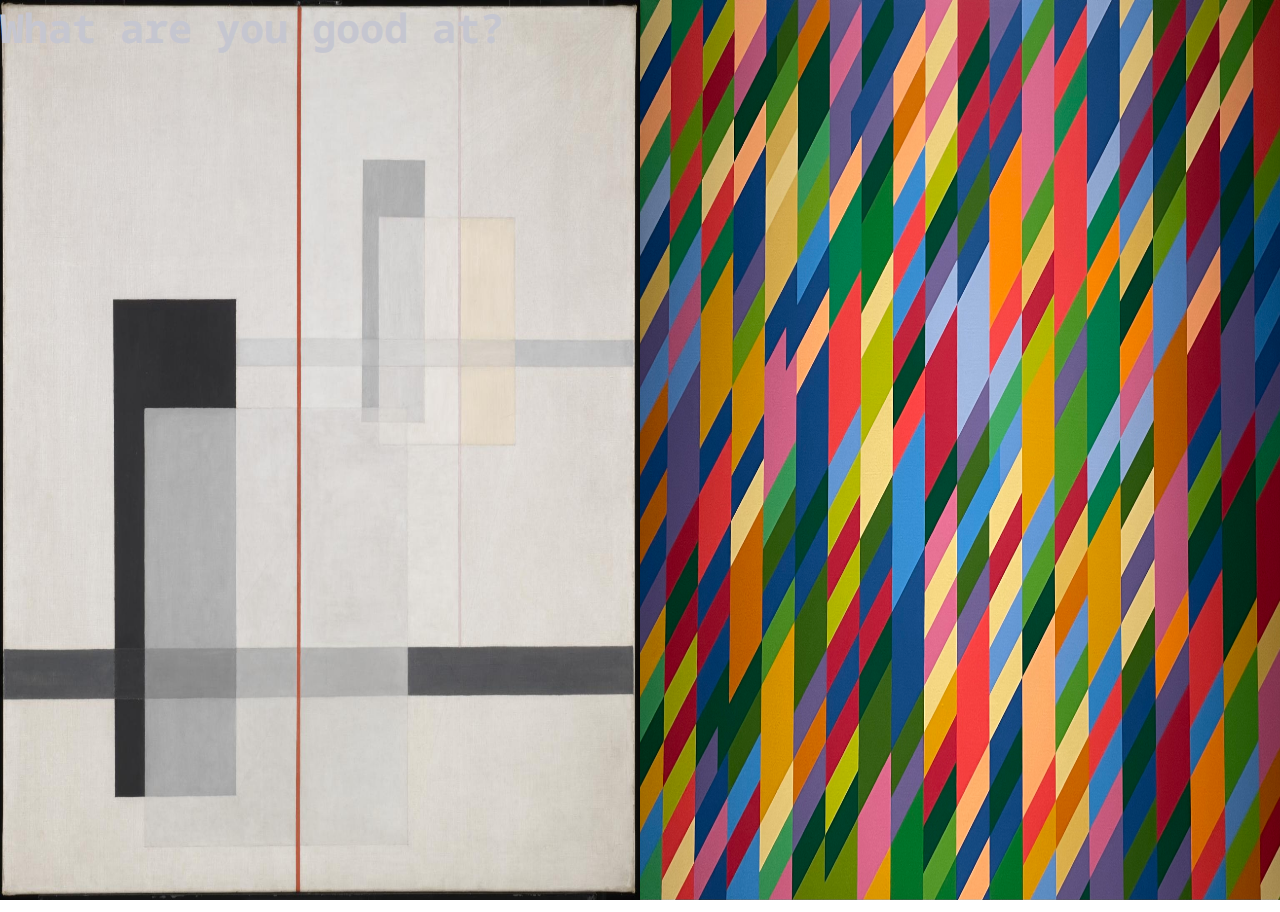
==== index01.html @ 29445af3 "update" ====
<!DOCTYPE html>
<html lang="en" dir="ltr">
  <head>
    <meta charset="utf-8">
    <link rel="stylesheet" href="style.css">
    <title></title>
  </head>
  <body>
    <div class="mainContainer">


      <div class="sideByContainer">
        <div class="title">
          What are you good at?
        </div>

        <!-- <div class="left"> -->
          <a href="index02.html"><img src="image1.jpeg"></a>
        <!-- </div> -->
        <!-- <div class="right"> -->
          <a href="index03.html"><img src="image2.jpg" ></a>
        <!-- </div> -->

      </div>

    </div>

  </body>
</html>
---- style.css ----
@import url('https://fonts.googleapis.com/css2?family=Noto+Sans+Mono:wght@300&display=swap');

body, html{
  cursor: url('manfigure.png')45 10, auto;
  padding: 0px;
  margin: 0px;
  height: 100%;
  min-height: 100vh;

  /* overflow: hidden; */
}

.mainContainer{
  font-size: 40px;
  font-family: 'Noto Sans Mono', monospace;
  font-weight: bold;
  color: #C5C6D0;

}
.title{
  display:flex;
  position:absolute;
  justify-content: center;

}
.sideByContainer{
  display: flex;
  flex-direction: row;

}

.sideByContainer img{
  width: 50vw;
  height: 100vh;
  /* width: 50vw; */
  /* height: 100vh; */
  /* object-fit: cover; */
}

/* .sideByContainer > a {
  width: 50%;
  height: 100vh;
  object-fit: cover;
} */
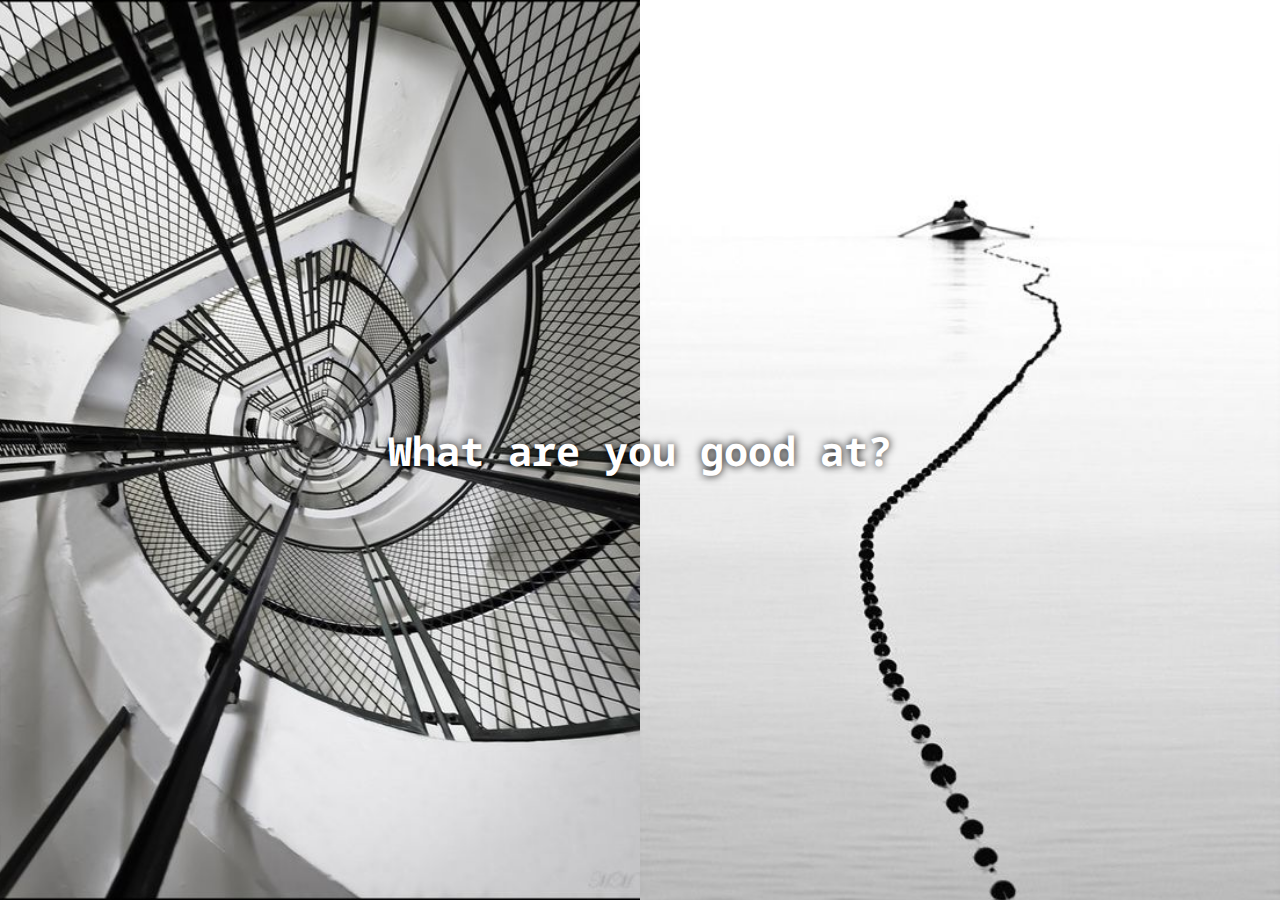
==== commit 33985027: "update" ====
--- a/index01.html
+++ b/index01.html
@@ -15,10 +15,10 @@
         </div>
 
         <!-- <div class="left"> -->
-          <a href="index02.html"><img src="image1.jpeg"></a>
+          <a href="index02.html"><img src="image01.jpeg"></a>
         <!-- </div> -->
         <!-- <div class="right"> -->
-          <a href="index03.html"><img src="image2.jpg" ></a>
+          <a href="index03.html"><img src="image02.jpeg" ></a>
         <!-- </div> -->
 
       </div>
--- a/style.css
+++ b/style.css
@@ -1,13 +1,30 @@
 @import url('https://fonts.googleapis.com/css2?family=Noto+Sans+Mono:wght@300&display=swap');
 
+* {
+  box-sizing: border-box;
+}
+
 body, html{
-  cursor: url('manfigure.png')45 10, auto;
   padding: 0px;
   margin: 0px;
   height: 100%;
   min-height: 100vh;
+  /* overflow: hidden; */
+}
 
-  /* overflow: hidden; */
+body, html, a {
+    cursor: url('manfigure.png')45 10, auto;
+}
+
+body#page04 {
+  background-image: url("image09.gif");
+  background-repeat: repeat;
+  color: black;
+}
+body#page05 {
+  background-image: url("bird.gif");
+  background-repeat: repeat;
+  color: black;
 }
 
 .mainContainer{
@@ -15,21 +32,33 @@
   font-family: 'Noto Sans Mono', monospace;
   font-weight: bold;
   color: #C5C6D0;
+}
+
+.title{
+  display: flex;
+  position: absolute;
+  width: 100%;
+  height: 100%;
+  justify-content: center;
+  align-items: center;
+  color: #fff;
+  /* background-color: #ff0072; */
+  pointer-events: none;
+  text-shadow: 0px 0px 8px #000000;
 
 }
-.title{
-  display:flex;
-  position:absolute;
-  justify-content: center;
 
-}
 .sideByContainer{
   display: flex;
   flex-direction: row;
+}
 
+img {
+  object-fit: cover;
 }
 
 .sideByContainer img{
+  /* position: relative; */
   width: 50vw;
   height: 100vh;
   /* width: 50vw; */
@@ -42,3 +71,111 @@
   height: 100vh;
   object-fit: cover;
 } */
+
+.page04Content {
+  display: flex;
+  height: 100vh;
+  flex-direction: column;
+}
+
+.bottomContent {
+  /* background-color: #ff0072; */
+  flex-grow: 1;
+  padding: 5vw;
+}
+
+a.finalLink, a:visited.finalLink {
+  text-decoration: none;
+  color: #000;
+}
+
+.finalButton {
+  /* background-color: #888; */
+  /* background: rgb(2,0,36,0.3);
+  background: linear-gradient(0deg, rgba(2,0,36,1) 0%, rgba(157,157,210,1) 35%, rgba(0,212,255,1) 100%);
+   */
+   background: rgb(2,0,36);
+   background: linear-gradient(90deg, rgba(2,0,36,1) 0%, rgba(25,9,121,0.5508578431372548) 35%, rgba(0,212,255,1) 100%);
+  /* border: 2px solid #222; */
+  border-radius: 30px;
+  height: 100%;
+  display: flex;
+  align-items: center;
+  justify-content: center;
+}
+
+.finalButton:hover {
+  background: rgb(2,0,36);
+background: linear-gradient(90deg, rgba(2,0,36,1) 0%, rgba(24,181,233,1) 0%, rgba(9,72,121,0.738532913165266) 57%, rgba(101,23,240,0.8113620448179272) 100%);
+}
+  .text{
+  height: 100vh;
+  background: rgb(2,0,36);
+  background: linear-gradient(90deg, rgba(2,0,36,1) 0%, rgba(24,181,233,0.7525385154061625) 0%, rgba(9,72,121,0.738532913165266) 57%, rgba(101,23,240,0.8113620448179272) 100%);
+  font-size: 35px;
+  font-family: 'Noto Sans Mono', monospace;
+  font-weight: bold;
+  color: #BEBEBE;
+  }
+  .text > .content{
+    padding-left: 25px;
+
+  }
+
+  .titles {
+    position: absolute;
+    top: 15%;
+    left: 0;
+    right: 0;
+  }
+
+  h1 {
+    font-size: 35px;
+    color: white;
+    font-family:  'Noto Sans Mono', monospace;
+    letter-spacing: 2px;
+    pointer-events: none;
+    font-weight: 100;
+    border: 0px;
+    margin: 0px;
+    text-align: center;
+    /*color: #7a9fd0;*/
+    color: #595959;
+  }
+
+  .typewriter h1 {
+    overflow: hidden; /* Ensures the content is not revealed until the animation */
+    border-right: .15em solid orange; /* The typwriter cursor */
+    white-space: nowrap; /* Keeps the content on a single line */
+    margin: 0 auto; /* Gives that scrolling effect as the typing happens */
+    letter-spacing: 2px; /* Adjust as needed */
+    animation:
+      typing 4s steps(30, end),
+      blink-caret .75s /*step-end*/steps(50, end) infinite;
+  }
+
+  /* The typing effect */
+  @-webkit-keyframes typing {
+    from { width: 0 }
+    to { width: 100% }
+  }
+
+  /* The typewriter cursor effect */
+  @-webkit-keyframes blink-caret {
+    from, to { border-color: transparent }
+    50% { border-color: orange; }
+  }
+  /* .text>button{
+
+    background-image: url(back_icon.png);
+     background-repeat: no-repeat;
+    /*background-position: 50% 50%; */
+    /* put the height and width of your image here */
+    /* height: 50px;
+    width: 200px;
+    border: none;
+  }
+
+  button span {
+    display: none;
+  } */
